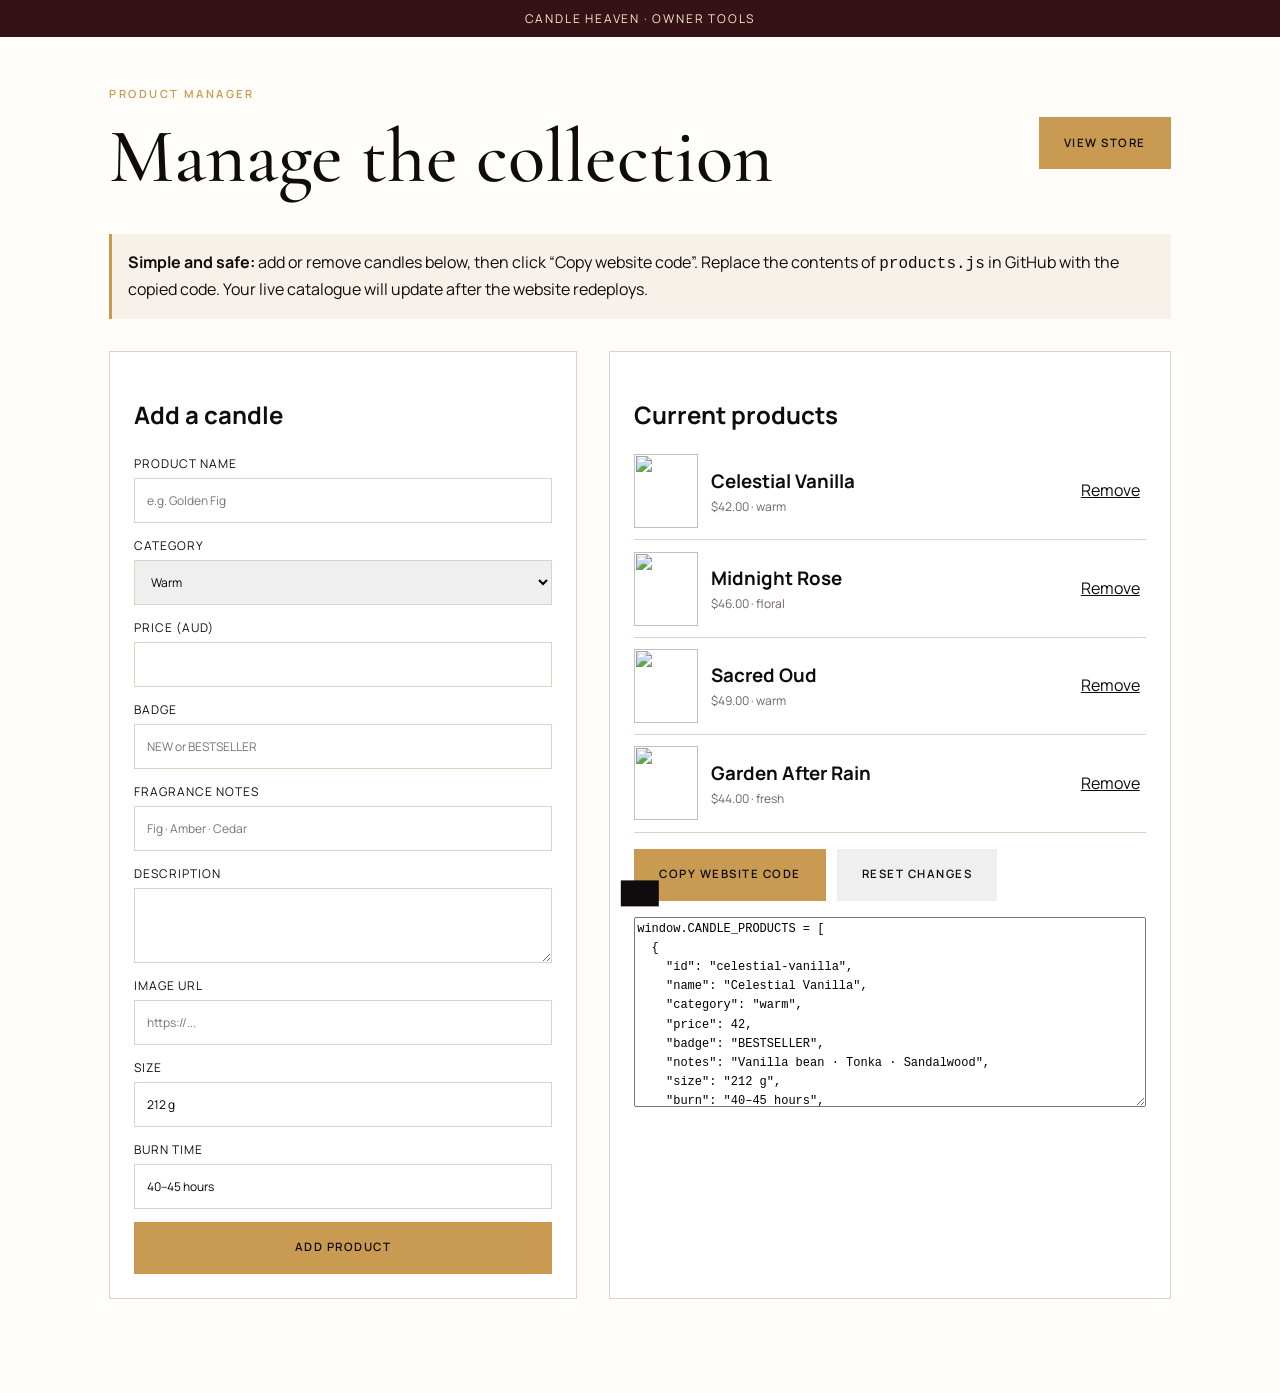
==== admin.html @ a85b2d25 "Add admin.html for Candle Heaven storefront" ====
<!doctype html><html lang="en"><head><meta charset="UTF-8"><meta name="viewport" content="width=device-width,initial-scale=1"><title>Product Manager — Candle Heaven</title><link rel="stylesheet" href="styles.css"><style>.admin{max-width:1100px;margin:auto;padding:3rem 1.2rem 6rem}.admin-head{display:flex;justify-content:space-between;align-items:center;margin-bottom:2rem}.admin h1{font:500 clamp(3rem,6vw,5rem)/1 'Cormorant Garamond',serif;margin:.4rem 0}.admin-layout{display:grid;grid-template-columns:1fr 1.2fr;gap:2rem}.admin-card{border:1px solid var(--line);padding:1.5rem;background:white}.admin-form{display:grid;gap:.8rem}.admin-form label{font-size:.75rem;text-transform:uppercase;letter-spacing:.08em}.admin-form input,.admin-form textarea,.admin-form select{display:block;width:100%;padding:.75rem;border:1px solid var(--line);margin-top:.3rem}.admin-form textarea{min-height:75px}.admin-products{display:grid;gap:.7rem}.admin-product{display:grid;grid-template-columns:64px 1fr auto;gap:.8rem;align-items:center;border-bottom:1px solid var(--line);padding-bottom:.7rem}.admin-product img{width:64px;height:74px;object-fit:cover}.admin-product h3,.admin-product p{margin:0}.admin-product p{color:var(--muted);font-size:.75rem}.admin-product button{border:0;background:none;text-decoration:underline;cursor:pointer}.admin-note{background:var(--cream);border-left:3px solid var(--gold);padding:1rem;margin-bottom:2rem}.code-output{width:100%;min-height:190px;margin-top:1rem;font-family:monospace;font-size:.75rem}.actions{display:flex;gap:.7rem;flex-wrap:wrap;margin-top:1rem}@media(max-width:760px){.admin-layout{grid-template-columns:1fr}.admin-head{display:block}}</style></head><body><div class="announcement">CANDLE HEAVEN · OWNER TOOLS</div><main class="admin"><div class="admin-head"><div><p class="eyebrow">PRODUCT MANAGER</p><h1>Manage the collection</h1></div><a href="index.html" class="button gold">View store</a></div><p class="admin-note"><strong>Simple and safe:</strong> add or remove candles below, then click “Copy website code”. Replace the contents of <code>products.js</code> in GitHub with the copied code. Your live catalogue will update after the website redeploys.</p><div class="admin-layout"><section class="admin-card"><h2>Add a candle</h2><form class="admin-form" data-admin-form><label>Product name<input name="name" required placeholder="e.g. Golden Fig"></label><label>Category<select name="category"><option value="warm">Warm</option><option value="floral">Floral</option><option value="fresh">Fresh</option></select></label><label>Price (AUD)<input name="price" type="number" min="1" step=".01" required></label><label>Badge<input name="badge" placeholder="NEW or BESTSELLER"></label><label>Fragrance notes<input name="notes" required placeholder="Fig · Amber · Cedar"></label><label>Description<textarea name="description" required></textarea></label><label>Image URL<input name="image" type="url" required placeholder="https://..."></label><label>Size<input name="size" value="212 g"></label><label>Burn time<input name="burn" value="40–45 hours"></label><button class="button gold" type="submit">Add product</button></form></section><section class="admin-card"><h2>Current products</h2><div class="admin-products" data-admin-products></div><div class="actions"><button class="button gold" data-copy>Copy website code</button><button class="button" data-reset>Reset changes</button></div><textarea class="code-output" data-output readonly aria-label="Generated product code"></textarea></section></div></main><div class="toast" data-toast></div><script src="products.js"></script><script>const original=JSON.stringify(window.CANDLE_PRODUCTS);let items=JSON.parse(localStorage.getItem('candleAdminDraft')||original);const list=document.querySelector('[data-admin-products]'),out=document.querySelector('[data-output]');function code(){return 'window.CANDLE_PRODUCTS = '+JSON.stringify(items,null,2)+';';}function render(){list.innerHTML=items.map((p,i)=>`<div class="admin-product"><img src="${p.image}" alt=""><div><h3>${p.name}</h3><p>$${Number(p.price).toFixed(2)} · ${p.category}</p></div><button data-delete="${i}">Remove</button></div>`).join('');out.value=code();document.querySelectorAll('[data-delete]').forEach(b=>b.onclick=()=>{items.splice(Number(b.dataset.delete),1);save();});}function save(){localStorage.setItem('candleAdminDraft',JSON.stringify(items));render();}function toast(m){const e=document.querySelector('[data-toast]');e.textContent=m;e.classList.add('show');setTimeout(()=>e.classList.remove('show'),1800)}document.querySelector('[data-admin-form]').onsubmit=e=>{e.preventDefault();const d=Object.fromEntries(new FormData(e.target));d.id=d.name.toLowerCase().replace(/[^a-z0-9]+/g,'-').replace(/^-|-$/g,'');d.price=Number(d.price);items.push(d);save();e.target.reset();toast('Product added to your draft')};document.querySelector('[data-copy]').onclick=async()=>{await navigator.clipboard.writeText(code());toast('Website code copied')};document.querySelector('[data-reset]').onclick=()=>{items=JSON.parse(original);localStorage.removeItem('candleAdminDraft');render();toast('Draft reset')};render();</script></body></html>
---- styles.css ----
@import url('https://fonts.googleapis.com/css2?family=Cormorant+Garamond:ital,wght@0,500;0,600;1,500&family=Manrope:wght@400;500;600&display=swap');
:root{--ink:#100c0d;--wine:#341216;--gold:#c89a52;--cream:#f7f2e9;--paper:#fffdf9;--line:#ddd2c3;--muted:#6c6260}*{box-sizing:border-box}html{scroll-behavior:smooth}body{margin:0;background:var(--paper);color:var(--ink);font-family:Manrope,sans-serif;font-size:16px;line-height:1.6}button,input,textarea,select{font:inherit}button,a{color:inherit}.announcement{background:var(--wine);color:#f8e9cf;text-align:center;padding:.55rem 1rem;font-size:.75rem;letter-spacing:.15em;text-transform:uppercase}.site-header{height:88px;display:grid;grid-template-columns:1fr auto 1fr;align-items:center;padding:0 4vw;border-bottom:1px solid rgba(255,255,255,.16);position:absolute;top:34px;width:100%;z-index:5;color:#fff}.brand{display:flex;align-items:center;gap:.75rem;text-decoration:none;font-family:"Cormorant Garamond",serif;font-size:1.05rem;letter-spacing:.18em;line-height:1}.brand small{display:block;font-family:Manrope,sans-serif;font-size:.52rem;letter-spacing:.28em;margin-top:.4rem}.brand-mark{border:1px solid currentColor;width:42px;height:42px;display:grid;place-items:center;font-size:.85rem}.nav{display:flex;gap:2.5rem}.nav a{text-decoration:none;font-size:.84rem;letter-spacing:.08em}.cart-button,.menu-button{justify-self:end;background:none;border:0;color:inherit;cursor:pointer;font-size:.82rem;text-transform:uppercase;letter-spacing:.1em}.cart-button span{display:inline-grid;place-items:center;background:var(--gold);color:var(--ink);border-radius:50%;width:22px;height:22px;margin-left:.3rem}.menu-button{display:none}.hero{min-height:780px;background:var(--ink);color:#fff;display:grid;grid-template-columns:48% 52%}.hero-copy{padding:190px 6vw 90px 8vw;display:flex;flex-direction:column;justify-content:center}.eyebrow{font-size:.7rem;letter-spacing:.22em;color:var(--gold);font-weight:600;margin:0 0 1rem}.hero h1,.section h2,.story h2,.gift h2,.detail-copy h1,.cart-head h2,.modal-head h2{font-family:"Cormorant Garamond",serif;font-weight:500;line-height:.92;margin:0}.hero h1{font-size:clamp(4.2rem,7vw,7.5rem);letter-spacing:-.045em}.hero h1 em{color:#d9b97d;font-weight:500}.hero-copy>p:not(.eyebrow){max-width:530px;color:#c9c1bd;font-size:1.05rem;margin:2rem 0}.hero-actions{display:flex;align-items:center;gap:2rem}.button{display:inline-flex;justify-content:center;align-items:center;min-height:52px;padding:.85rem 1.5rem;border:1px solid transparent;text-decoration:none;text-transform:uppercase;letter-spacing:.13em;font-size:.72rem;font-weight:600;cursor:pointer}.button.gold{background:var(--gold);color:var(--ink)}.button.light{border-color:#f7e8c9;color:#fff}.button.full{width:100%}.text-link{font-size:.8rem;text-transform:uppercase;letter-spacing:.12em;text-decoration:none}.trust-row{display:flex;gap:2rem;margin-top:3.5rem;color:#9e9693;font-size:.72rem;text-transform:uppercase;letter-spacing:.1em}.hero-image{background:linear-gradient(180deg,rgba(16,12,13,.1),rgba(16,12,13,.65)),url('https://images.unsplash.com/photo-1602523961358-f9f03dd557db?auto=format&fit=crop&w=1500&q=90') center/cover;position:relative}.image-note{position:absolute;bottom:3rem;left:3rem;border-left:1px solid var(--gold);padding-left:1.2rem;display:flex;flex-direction:column}.image-note span{font-size:.65rem;letter-spacing:.2em}.image-note strong{font-family:"Cormorant Garamond",serif;font-size:1.5rem;font-weight:500}.section{padding:110px 6vw}.section-heading{display:flex;justify-content:space-between;align-items:end;margin-bottom:2.5rem}.section-heading h2,.gift h2{font-size:clamp(3rem,5vw,5rem)}.section-heading>p{color:var(--muted)}.shop-tools{display:flex;justify-content:space-between;border-top:1px solid var(--line);padding-top:1.2rem;margin-bottom:2rem}.filters{display:flex;gap:.5rem}.filters button{border:0;background:transparent;padding:.6rem 1rem;cursor:pointer;font-size:.8rem;text-transform:uppercase;letter-spacing:.08em}.filters button.active{background:var(--ink);color:#fff}.search input{border:0;border-bottom:1px solid var(--line);padding:.6rem;background:transparent;min-width:220px}.product-grid{display:grid;grid-template-columns:repeat(4,1fr);gap:1.3rem}.product-image{display:block;aspect-ratio:4/5;overflow:hidden;position:relative;background:#eee}.product-image img{width:100%;height:100%;object-fit:cover;transition:transform .6s ease}.product-image:hover img{transform:scale(1.04)}.product-image span{position:absolute;top:1rem;left:1rem;background:var(--paper);padding:.4rem .65rem;font-size:.6rem;letter-spacing:.12em}.product-image i{position:absolute;opacity:0;bottom:1rem;right:1rem;background:var(--ink);color:white;padding:.45rem .8rem;font-style:normal;font-size:.7rem;transition:.2s}.product-image:hover i{opacity:1}.product-info{padding:.9rem .2rem}.product-info>a{text-decoration:none}.product-info h3{font-family:"Cormorant Garamond",serif;font-size:1.55rem;margin:0}.product-info p{font-size:.75rem;color:var(--muted);margin:.2rem 0 .8rem}.product-info>div{display:flex;align-items:center;justify-content:space-between}.product-info button{border:1px solid var(--line);background:transparent;border-radius:50%;width:36px;height:36px;font-size:1.25rem;cursor:pointer}.empty-state{text-align:center;padding:4rem}.story{display:grid;grid-template-columns:1fr 1fr;min-height:680px;background:var(--cream)}.story-image{background:url('https://images.unsplash.com/photo-1605651202774-7d573fd3f12d?auto=format&fit=crop&w=1400&q=85') center/cover}.story-copy{padding:7vw;display:flex;flex-direction:column;justify-content:center}.story h2{font-size:clamp(3.4rem,5vw,5.5rem)}.story-copy>p:not(.eyebrow){max-width:550px;color:var(--muted);margin:2rem 0}.story-points{border-top:1px solid var(--line)}.story-points div{display:flex;gap:1.5rem;padding:.8rem 0;border-bottom:1px solid var(--line)}.story-points strong{color:var(--gold)}.gift{text-align:center;background:linear-gradient(rgba(45,13,17,.87),rgba(45,13,17,.87)),url('https://images.unsplash.com/photo-1519710887729-89c2b7ebf9c8?auto=format&fit=crop&w=1800&q=80') center/cover;color:#fff}.gift p:not(.eyebrow){color:#d6cac6;margin:1.4rem 0 2rem}footer{background:var(--ink);color:#eee;display:grid;grid-template-columns:2fr 1fr 1fr 1.4fr;gap:4rem;padding:80px 6vw 55px}footer>div{display:flex;flex-direction:column;align-items:flex-start;gap:.7rem}footer a{text-decoration:none;color:#b7aeaa;font-size:.85rem}footer strong{font-family:"Cormorant Garamond",serif;font-size:1.25rem}.footer-brand{color:white}.newsletter{display:flex;border-bottom:1px solid #665c59;width:100%}.newsletter input{background:transparent;border:0;color:white;width:100%;padding:.6rem 0;outline:none}.newsletter button{background:none;border:0;color:var(--gold);font-size:1.4rem}.footer-bottom{background:var(--ink);color:#716967;border-top:1px solid #2f292a;padding:1rem 6vw;display:flex;justify-content:space-between;font-size:.72rem}.cart-drawer{margin:0 0 0 auto;height:100dvh;max-height:none;width:min(520px,100%);border:0;padding:0;background:var(--paper);box-shadow:-20px 0 80px #0005}.cart-drawer::backdrop,.checkout-modal::backdrop{background:#090607aa;backdrop-filter:blur(4px)}.cart-head,.modal-head{padding:2rem;display:flex;justify-content:space-between;border-bottom:1px solid var(--line)}.cart-head h2,.modal-head h2{font-size:2.5rem}.cart-head button,.modal-head button{background:none;border:0;font-size:2rem;cursor:pointer}.cart-items{padding:0 2rem}.cart-item{display:grid;grid-template-columns:90px 1fr auto;gap:1rem;padding:1.5rem 0;border-bottom:1px solid var(--line)}.cart-item img{width:90px;height:115px;object-fit:cover}.cart-item h3{font-family:"Cormorant Garamond",serif;margin:0;font-size:1.3rem}.cart-item p{font-size:.7rem;color:var(--muted)}.quantity{border:1px solid var(--line);display:inline-flex;align-items:center;margin-top:.7rem}.quantity button{border:0;background:none;width:28px;cursor:pointer}.quantity span{padding:0 .3rem}.remove{align-self:start;border:0;background:none;text-decoration:underline;font-size:.7rem;color:var(--muted);cursor:pointer}.cart-empty{text-align:center;padding:7rem 2rem}.cart-empty span{font-size:2rem;color:var(--gold)}.cart-empty h3{font-family:"Cormorant Garamond",serif;font-size:2rem}.cart-summary{position:sticky;bottom:0;background:var(--paper);padding:1.5rem 2rem;border-top:1px solid var(--line)}.cart-summary>div,.checkout-total{display:flex;justify-content:space-between;font-size:1.15rem}.cart-summary p,.cart-summary small{color:var(--muted);font-size:.7rem}.cart-summary small{display:block;text-align:center;margin-top:.7rem}.checkout-modal{width:min(640px,calc(100% - 2rem));border:0;padding:0;background:var(--paper)}.checkout-modal form{padding-bottom:2rem}.checkout-fields{padding:1.5rem 2rem;display:grid;grid-template-columns:1fr 1fr;gap:1rem}.checkout-fields label{font-size:.75rem;text-transform:uppercase;letter-spacing:.08em}.checkout-fields input,.checkout-fields textarea{display:block;width:100%;border:1px solid var(--line);background:white;padding:.8rem;margin-top:.4rem}.checkout-fields label:nth-child(n+4){grid-column:1/-1}.checkout-fields textarea{min-height:70px;resize:vertical}.checkout-total{margin:0 2rem 1rem}.checkout-modal .button{width:calc(100% - 4rem);margin:0 2rem}.checkout-help{margin:1rem 2rem 0;font-size:.72rem;color:var(--muted);text-align:center}.toast{position:fixed;left:50%;bottom:2rem;transform:translate(-50%,150%);background:var(--ink);color:#fff;padding:.8rem 1.2rem;z-index:20;transition:.3s}.toast.show{transform:translate(-50%,0)}.product-main{min-height:100vh}.product-header{position:relative;top:auto;background:var(--ink)}.product-detail{display:grid;grid-template-columns:1.15fr .85fr;min-height:700px}.detail-image{background:#eee}.detail-image img{width:100%;height:100%;max-height:780px;object-fit:cover}.detail-copy{padding:7vw 6vw;display:flex;flex-direction:column;justify-content:center}.detail-copy h1{font-size:clamp(3.6rem,6vw,6rem)}.detail-notes{color:var(--muted)}.detail-price{font-size:1.25rem;margin:.8rem 0 1.7rem}.detail-description{max-width:540px}.detail-copy dl{border-top:1px solid var(--line);margin:1.5rem 0}.detail-copy dl div{display:flex;justify-content:space-between;border-bottom:1px solid var(--line);padding:.65rem 0}.detail-copy dt{color:var(--muted)}.detail-copy dd{margin:0}.detail-buy{display:flex;gap:1rem}.detail-buy label{font-size:.7rem;text-transform:uppercase}.detail-buy select{display:block;padding:.65rem 2rem .65rem .8rem;margin-top:.2rem;border:1px solid var(--line);background:white}.shipping-note{font-size:.72rem;color:var(--muted)}.back-link{display:inline-block;margin:2rem 6vw;text-decoration:none}.sr-only{position:absolute;width:1px;height:1px;padding:0;margin:-1px;overflow:hidden;clip:rect(0,0,0,0);white-space:nowrap;border:0}
@media(max-width:900px){.site-header{grid-template-columns:1fr auto auto;gap:1rem;padding:0 1.2rem}.menu-button{display:block;order:2}.cart-button{order:3}.nav{display:none;position:absolute;top:88px;left:0;right:0;background:var(--ink);padding:1.5rem;flex-direction:column}.nav.open{display:flex}.hero{grid-template-columns:1fr;min-height:auto}.hero-copy{min-height:690px;padding:170px 1.5rem 60px}.hero-image{min-height:520px}.product-grid{grid-template-columns:repeat(2,1fr)}.story{grid-template-columns:1fr}.story-image{min-height:520px}.story-copy{padding:80px 1.5rem}footer{grid-template-columns:1fr 1fr}.product-detail{grid-template-columns:1fr}.detail-image img{max-height:620px}.detail-copy{padding:70px 1.5rem}}
@media(max-width:600px){.announcement{font-size:.62rem}.brand{font-size:.85rem}.brand-mark{width:36px;height:36px}.site-header{height:72px}.nav{top:72px}.hero-copy{min-height:620px}.hero h1{font-size:3.7rem}.hero-actions{align-items:flex-start;flex-direction:column}.trust-row{gap:.7rem;flex-wrap:wrap}.hero-image{min-height:440px}.image-note{left:1.5rem}.section{padding:75px 1rem}.section-heading{display:block}.shop-tools{display:block}.filters{overflow-x:auto}.search{display:block;margin-top:1rem}.search input{width:100%}.product-grid{gap:.7rem}.product-info h3{font-size:1.25rem}.product-info p{font-size:.68rem}.story-image{min-height:400px}.gift h2{font-size:3rem}footer{grid-template-columns:1fr;gap:2rem;padding:60px 1.5rem}.footer-bottom{padding:1rem 1.5rem}.checkout-fields{grid-template-columns:1fr}.checkout-fields label:nth-child(n){grid-column:1}.cart-head,.modal-head{padding:1.3rem}.cart-items{padding:0 1rem}.cart-item{grid-template-columns:75px 1fr}.cart-item img{width:75px;height:100px}.cart-item .remove{grid-column:2}.detail-copy h1{font-size:3.4rem}}
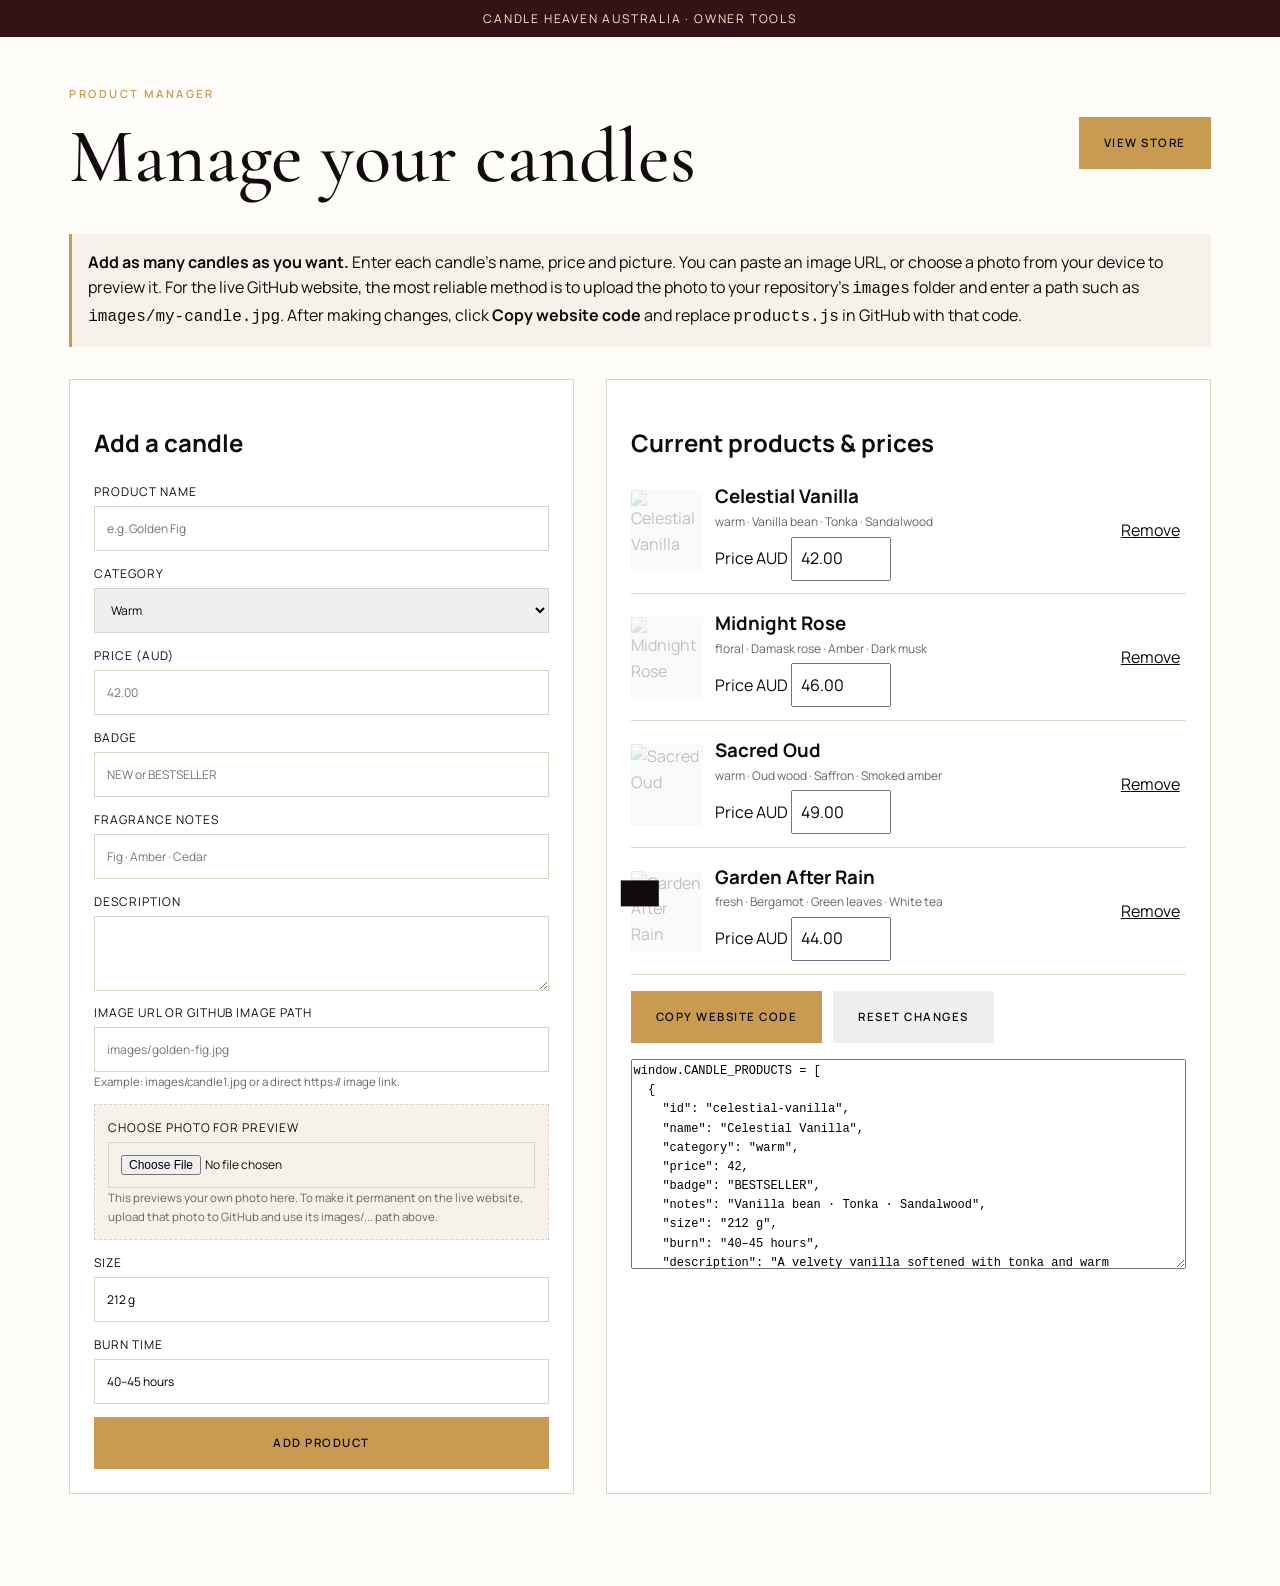
==== commit d05bfcdc: "Improve product manager for images and prices" ====
--- a/admin.html
+++ b/admin.html
@@ -1 +1 @@
-<!doctype html><html lang="en"><head><meta charset="UTF-8"><meta name="viewport" content="width=device-width,initial-scale=1"><title>Product Manager — Candle Heaven</title><link rel="stylesheet" href="styles.css"><style>.admin{max-width:1100px;margin:auto;padding:3rem 1.2rem 6rem}.admin-head{display:flex;justify-content:space-between;align-items:center;margin-bottom:2rem}.admin h1{font:500 clamp(3rem,6vw,5rem)/1 'Cormorant Garamond',serif;margin:.4rem 0}.admin-layout{display:grid;grid-template-columns:1fr 1.2fr;gap:2rem}.admin-card{border:1px solid var(--line);padding:1.5rem;background:white}.admin-form{display:grid;gap:.8rem}.admin-form label{font-size:.75rem;text-transform:uppercase;letter-spacing:.08em}.admin-form input,.admin-form textarea,.admin-form select{display:block;width:100%;padding:.75rem;border:1px solid var(--line);margin-top:.3rem}.admin-form textarea{min-height:75px}.admin-products{display:grid;gap:.7rem}.admin-product{display:grid;grid-template-columns:64px 1fr auto;gap:.8rem;align-items:center;border-bottom:1px solid var(--line);padding-bottom:.7rem}.admin-product img{width:64px;height:74px;object-fit:cover}.admin-product h3,.admin-product p{margin:0}.admin-product p{color:var(--muted);font-size:.75rem}.admin-product button{border:0;background:none;text-decoration:underline;cursor:pointer}.admin-note{background:var(--cream);border-left:3px solid var(--gold);padding:1rem;margin-bottom:2rem}.code-output{width:100%;min-height:190px;margin-top:1rem;font-family:monospace;font-size:.75rem}.actions{display:flex;gap:.7rem;flex-wrap:wrap;margin-top:1rem}@media(max-width:760px){.admin-layout{grid-template-columns:1fr}.admin-head{display:block}}</style></head><body><div class="announcement">CANDLE HEAVEN · OWNER TOOLS</div><main class="admin"><div class="admin-head"><div><p class="eyebrow">PRODUCT MANAGER</p><h1>Manage the collection</h1></div><a href="index.html" class="button gold">View store</a></div><p class="admin-note"><strong>Simple and safe:</strong> add or remove candles below, then click “Copy website code”. Replace the contents of <code>products.js</code> in GitHub with the copied code. Your live catalogue will update after the website redeploys.</p><div class="admin-layout"><section class="admin-card"><h2>Add a candle</h2><form class="admin-form" data-admin-form><label>Product name<input name="name" required placeholder="e.g. Golden Fig"></label><label>Category<select name="category"><option value="warm">Warm</option><option value="floral">Floral</option><option value="fresh">Fresh</option></select></label><label>Price (AUD)<input name="price" type="number" min="1" step=".01" required></label><label>Badge<input name="badge" placeholder="NEW or BESTSELLER"></label><label>Fragrance notes<input name="notes" required placeholder="Fig · Amber · Cedar"></label><label>Description<textarea name="description" required></textarea></label><label>Image URL<input name="image" type="url" required placeholder="https://..."></label><label>Size<input name="size" value="212 g"></label><label>Burn time<input name="burn" value="40–45 hours"></label><button class="button gold" type="submit">Add product</button></form></section><section class="admin-card"><h2>Current products</h2><div class="admin-products" data-admin-products></div><div class="actions"><button class="button gold" data-copy>Copy website code</button><button class="button" data-reset>Reset changes</button></div><textarea class="code-output" data-output readonly aria-label="Generated product code"></textarea></section></div></main><div class="toast" data-toast></div><script src="products.js"></script><script>const original=JSON.stringify(window.CANDLE_PRODUCTS);let items=JSON.parse(localStorage.getItem('candleAdminDraft')||original);const list=document.querySelector('[data-admin-products]'),out=document.querySelector('[data-output]');function code(){return 'window.CANDLE_PRODUCTS = '+JSON.stringify(items,null,2)+';';}function render(){list.innerHTML=items.map((p,i)=>`<div class="admin-product"><img src="${p.image}" alt=""><div><h3>${p.name}</h3><p>$${Number(p.price).toFixed(2)} · ${p.category}</p></div><button data-delete="${i}">Remove</button></div>`).join('');out.value=code();document.querySelectorAll('[data-delete]').forEach(b=>b.onclick=()=>{items.splice(Number(b.dataset.delete),1);save();});}function save(){localStorage.setItem('candleAdminDraft',JSON.stringify(items));render();}function toast(m){const e=document.querySelector('[data-toast]');e.textContent=m;e.classList.add('show');setTimeout(()=>e.classList.remove('show'),1800)}document.querySelector('[data-admin-form]').onsubmit=e=>{e.preventDefault();const d=Object.fromEntries(new FormData(e.target));d.id=d.name.toLowerCase().replace(/[^a-z0-9]+/g,'-').replace(/^-|-$/g,'');d.price=Number(d.price);items.push(d);save();e.target.reset();toast('Product added to your draft')};document.querySelector('[data-copy]').onclick=async()=>{await navigator.clipboard.writeText(code());toast('Website code copied')};document.querySelector('[data-reset]').onclick=()=>{items=JSON.parse(original);localStorage.removeItem('candleAdminDraft');render();toast('Draft reset')};render();</script></body></html>
+<!doctype html><html lang="en"><head><meta charset="UTF-8"><meta name="viewport" content="width=device-width,initial-scale=1"><title>Product Manager — Candle Heaven</title><link rel="stylesheet" href="styles.css"><style>.admin{max-width:1180px;margin:auto;padding:3rem 1.2rem 6rem}.admin-head{display:flex;justify-content:space-between;align-items:center;margin-bottom:2rem}.admin h1{font:500 clamp(3rem,6vw,5rem)/1 'Cormorant Garamond',serif;margin:.4rem 0}.admin-layout{display:grid;grid-template-columns:1fr 1.2fr;gap:2rem}.admin-card{border:1px solid var(--line);padding:1.5rem;background:white}.admin-form{display:grid;gap:.8rem}.admin-form label{font-size:.75rem;text-transform:uppercase;letter-spacing:.08em}.admin-form input,.admin-form textarea,.admin-form select{display:block;width:100%;padding:.75rem;border:1px solid var(--line);margin-top:.3rem}.admin-form textarea{min-height:75px}.admin-products{display:grid;gap:.9rem}.admin-product{display:grid;grid-template-columns:72px 1fr auto;gap:.8rem;align-items:center;border-bottom:1px solid var(--line);padding-bottom:.8rem}.admin-product img{width:72px;height:82px;object-fit:cover;background:#eee}.admin-product h3,.admin-product p{margin:0}.admin-product p{color:var(--muted);font-size:.75rem}.admin-product input{width:100px;padding:.45rem;margin-top:.35rem}.admin-product button{border:0;background:none;text-decoration:underline;cursor:pointer}.admin-note{background:var(--cream);border-left:3px solid var(--gold);padding:1rem;margin-bottom:2rem;line-height:1.6}.code-output{width:100%;min-height:210px;margin-top:1rem;font-family:monospace;font-size:.75rem}.actions{display:flex;gap:.7rem;flex-wrap:wrap;margin-top:1rem}.image-help{font-size:.72rem;line-height:1.5;color:var(--muted);text-transform:none;letter-spacing:0}.upload-label{padding:.8rem;border:1px dashed var(--line);background:var(--cream)}@media(max-width:760px){.admin-layout{grid-template-columns:1fr}.admin-head{display:block}}</style></head><body><div class="announcement">CANDLE HEAVEN AUSTRALIA · OWNER TOOLS</div><main class="admin"><div class="admin-head"><div><p class="eyebrow">PRODUCT MANAGER</p><h1>Manage your candles</h1></div><a href="index.html" class="button gold">View store</a></div><p class="admin-note"><strong>Add as many candles as you want.</strong> Enter each candle's name, price and picture. You can paste an image URL, or choose a photo from your device to preview it. For the live GitHub website, the most reliable method is to upload the photo to your repository's <code>images</code> folder and enter a path such as <code>images/my-candle.jpg</code>. After making changes, click <strong>Copy website code</strong> and replace <code>products.js</code> in GitHub with that code.</p><div class="admin-layout"><section class="admin-card"><h2>Add a candle</h2><form class="admin-form" data-admin-form><label>Product name<input name="name" required placeholder="e.g. Golden Fig"></label><label>Category<select name="category"><option value="warm">Warm</option><option value="floral">Floral</option><option value="fresh">Fresh</option></select></label><label>Price (AUD)<input name="price" type="number" min="0" step=".01" required placeholder="42.00"></label><label>Badge<input name="badge" placeholder="NEW or BESTSELLER"></label><label>Fragrance notes<input name="notes" required placeholder="Fig · Amber · Cedar"></label><label>Description<textarea name="description" required></textarea></label><label>Image URL or GitHub image path<input name="image" required placeholder="images/golden-fig.jpg"><span class="image-help">Example: images/candle1.jpg or a direct https:// image link.</span></label><label class="upload-label">Choose photo for preview<input data-image-file type="file" accept="image/*"><span class="image-help">This previews your own photo here. To make it permanent on the live website, upload that photo to GitHub and use its images/... path above.</span></label><label>Size<input name="size" value="212 g"></label><label>Burn time<input name="burn" value="40–45 hours"></label><button class="button gold" type="submit">Add product</button></form></section><section class="admin-card"><h2>Current products & prices</h2><div class="admin-products" data-admin-products></div><div class="actions"><button class="button gold" data-copy>Copy website code</button><button class="button" data-reset>Reset changes</button></div><textarea class="code-output" data-output readonly aria-label="Generated product code"></textarea></section></div></main><div class="toast" data-toast></div><script src="products.js"></script><script>const original=JSON.stringify(window.CANDLE_PRODUCTS);let items=JSON.parse(localStorage.getItem('candleAdminDraft')||original);const list=document.querySelector('[data-admin-products]'),out=document.querySelector('[data-output]'),form=document.querySelector('[data-admin-form]'),fileInput=document.querySelector('[data-image-file]');let previewData='';function code(){return 'window.CANDLE_PRODUCTS = '+JSON.stringify(items,null,2)+';';}function render(){list.innerHTML=items.map((p,i)=>`<div class="admin-product"><img src="${p.image}" alt="${p.name}" onerror="this.style.opacity='.25'"><div><h3>${p.name}</h3><p>${p.category} · ${p.notes}</p><label>Price AUD <input data-price="${i}" type="number" min="0" step=".01" value="${Number(p.price).toFixed(2)}"></label></div><button data-delete="${i}">Remove</button></div>`).join('');out.value=code();document.querySelectorAll('[data-delete]').forEach(b=>b.onclick=()=>{items.splice(Number(b.dataset.delete),1);save();});document.querySelectorAll('[data-price]').forEach(input=>input.onchange=()=>{items[Number(input.dataset.price)].price=Number(input.value);save();toast('Price updated in draft');});}function save(){localStorage.setItem('candleAdminDraft',JSON.stringify(items));render();}function toast(m){const e=document.querySelector('[data-toast]');e.textContent=m;e.classList.add('show');setTimeout(()=>e.classList.remove('show'),2000)}fileInput.onchange=e=>{const f=e.target.files[0];if(!f)return;const r=new FileReader();r.onload=()=>{previewData=r.result;toast('Photo ready for preview — add its GitHub path for the live site');};r.readAsDataURL(f);};form.onsubmit=e=>{e.preventDefault();const d=Object.fromEntries(new FormData(e.target));delete d[''];d.id=d.name.toLowerCase().replace(/[^a-z0-9]+/g,'-').replace(/^-|-$/g,'')+'-'+Date.now().toString().slice(-5);d.price=Number(d.price);if(!d.image&&previewData)d.image=previewData;items.push(d);save();e.target.reset();previewData='';toast('Product added to your draft');};document.querySelector('[data-copy]').onclick=async()=>{await navigator.clipboard.writeText(code());toast('Website code copied — paste it into products.js on GitHub');};document.querySelector('[data-reset]').onclick=()=>{items=JSON.parse(original);localStorage.removeItem('candleAdminDraft');render();toast('Draft reset')};render();</script></body></html>
